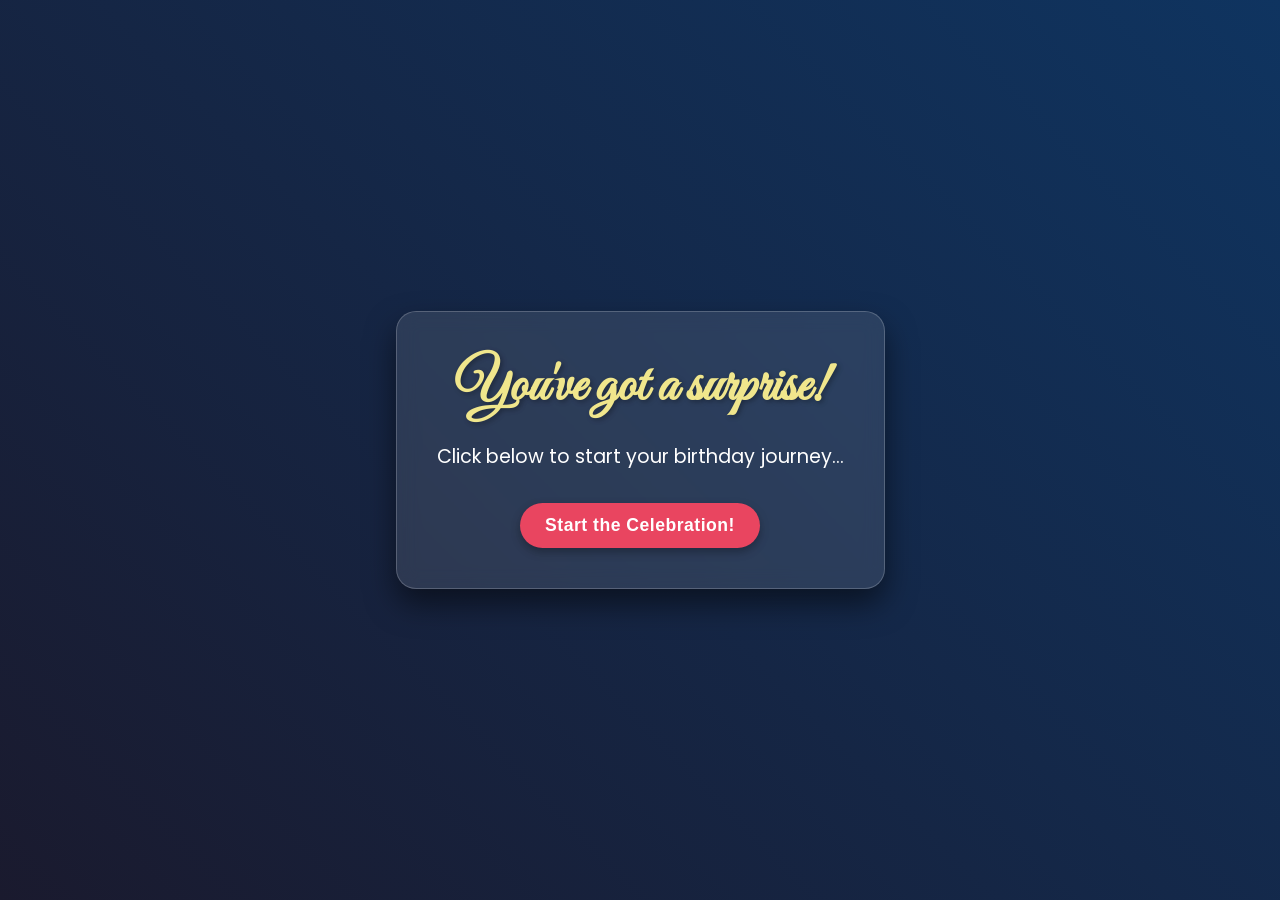
==== index.html @ 8ee3bbe7 "archive to 2024" ====
<!DOCTYPE html>
<html lang="en">
<head>
    <meta charset="UTF-8">
    <meta name="viewport" content="width=device-width, initial-scale=1.0">
    <title>A Grand Birthday Surprise!</title>
    <link rel="stylesheet" href="style.css">
</head>
<body>

    <audio id="backgroundMusic" loop>
        <source src="birthday_song.mp3" type="audio/mpeg">
        Your browser does not support the audio element.
    </audio>

    <div class="step active" id="step1">
        <div class="welcome-card">
            <h1 class="welcome-title">You've got a surprise!</h1>
            <p class="welcome-message">Click below to start your birthday journey...</p>
            <button id="startButton" class="action-button">Start the Celebration!</button>
        </div>
    </div>

    <div class="step" id="step2">
        <div class="envelope-container" id="envelopeContainer">
            <div class="envelope">
                <div class="envelope-back"></div>
                <div class="envelope-front"></div>
                <div class="envelope-flap"></div>
                <div class="envelope-seal"></div>
            </div>
            <p class="click-instruction">Click the envelope!</p>
        </div>
    </div>

    <div class="step" id="step3">
        <div class="letter-container" id="letterContainer">
            <div class="letter">
                <p>Dearest [Name],</p>
                <p>This message carries wishes straight from the heart, ready to unfold into a memorable celebration just for you.</p>
                <p>Click the button to reveal your special birthday surprise!</p>
                <button id="unfoldButton" class="action-button">Unfold My Surprise!</button>
            </div>
        </div>
    </div>

    <div class="step" id="step4">
        <div class="celebration-container">
            <div class="fireworks-container"></div>
            <div class="confetti-cannon-container"></div>
            <div class="balloons-container"></div>

            <div class="celebration-card">
                <p class="sub-greeting">To the amazing</p>
                <h1 class="main-greeting typewriter-text" id="finalGreeting">Happy Birthday,</h1>
                <h2 class="recipient-name">Sapthesh!</h2>
                <div class="cake-container">
                    <div class="cake">
                        <div class="plate"></div>
                        <div class="layer layer-bottom"></div>
                        <div class="layer layer-middle"></div>
                        <div class="layer layer-top"></div>
                        <div class="icing"></div>
                        <div class="drip drip1"></div>
                        <div class="drip drip2"></div>
                        <div class="drip drip3"></div>
                        <div class="candle">
                            <div class="flame" id="candleFlame"></div>
                        </div>
                    </div>
                </div>
                <p class="final-wish">May your special day be filled with immense joy, laughter, and all the wonderful things life has to offer. Here's to another year of amazing adventures!</p>
                <p class="signature">With love and best wishes <span class="heart-icon"></span></p>
            </div>
        </div>
    </div>

    <script src="script.js"></script>
</body>
</html>
---- style.css ----
/* --- Global Styles & Setup --- */
@import url('https://fonts.googleapis.com/css2?family=Pacifico&family=Poppins:wght@300;400;700&family=Great+Vibes&display=swap');

:root {
    --bg-dark: #1a1a2e;
    --bg-light: #0f3460;
    --primary-red: #e94560;
    --accent-yellow: #f0e68c;
    --text-light: #ffffff;
    --envelope-body: #f7f3e9;
    --envelope-flap: #e0d9cc;
    --letter-paper: #fffaf0;
    --button-hover: #c73049;
    --cake-bottom: #553c13;
    --cake-middle: #7a522f;
    --cake-top: #9c6e4e;
    --flame-color: orange;
    --shadow-light: rgba(0,0,0,0.2);
    --shadow-medium: rgba(0,0,0,0.3);
    --shadow-heavy: rgba(0,0,0,0.5);
}

* {
    margin: 0;
    padding: 0;
    box-sizing: border-box;
}

body {
    font-family: 'Poppins', sans-serif;
    background: linear-gradient(45deg, var(--bg-dark), var(--bg-light));
    color: var(--text-light);
    display: flex;
    justify-content: center;
    align-items: center;
    min-height: 100vh;
    overflow: hidden; /* Prevent scrollbars from animations */
    perspective: 1000px; /* For 3D transforms */
}

.step {
    display: none;
    justify-content: center;
    align-items: center;
    width: 100%;
    height: 100%;
    position: absolute;
    top: 0;
    left: 0;
    transition: opacity 0.5s ease-out, transform 0.5s ease-out;
}

.step.active {
    display: flex;
    opacity: 1;
    transform: scale(1);
}

.step:not(.active) {
    opacity: 0;
    transform: scale(0.95);
    pointer-events: none; /* Disable interaction when not active */
}

.action-button {
    padding: 12px 25px;
    background-color: var(--primary-red);
    color: var(--text-light);
    border: none;
    border-radius: 30px;
    font-size: 1.1rem;
    font-weight: 700;
    cursor: pointer;
    transition: background-color 0.3s ease, transform 0.2s ease;
    box-shadow: 0 4px 10px var(--shadow-medium);
    letter-spacing: 0.5px;
}

.action-button:hover {
    background-color: var(--button-hover);
    transform: translateY(-2px);
    box-shadow: 0 6px 15px var(--shadow-heavy);
}

/* --- Step 1: Welcome Screen --- */
.welcome-card {
    text-align: center;
    padding: 40px;
    background: rgba(255, 255, 255, 0.1);
    border-radius: 20px;
    backdrop-filter: blur(10px);
    border: 1px solid rgba(255, 255, 255, 0.2);
    box-shadow: 0 15px 30px var(--shadow-heavy);
    max-width: 500px;
    animation: fadeIn 1s ease-out;
}

.welcome-title {
    font-family: 'Great Vibes', cursive;
    font-size: 3.5rem;
    margin-bottom: 20px;
    color: var(--accent-yellow);
    text-shadow: 2px 2px 5px var(--shadow-medium);
}

.welcome-message {
    font-size: 1.2rem;
    margin-bottom: 30px;
    line-height: 1.6;
    color: var(--text-light);
}

/* --- Step 2: Envelope --- */
.envelope-container {
    text-align: center;
    animation: pulse 2s infinite;
    cursor: pointer;
}

.envelope {
    position: relative;
    width: 320px;
    height: 200px;
}

.envelope-back {
    position: absolute;
    width: 100%;
    height: 100%;
    background-color: var(--envelope-body);
    border-radius: 10px;
    box-shadow: 0 8px 20px var(--shadow-medium);
}

.envelope-flap {
    position: absolute;
    width: 100%;
    height: 100px;
    background-color: var(--envelope-flap);
    top: 0;
    left: 0;
    clip-path: polygon(0 0, 100% 0, 50% 100%);
    transform-origin: top;
    transition: transform 0.5s ease-in-out;
    z-index: 2; /* Ensure flap is above other parts */
}

.envelope-front {
    position: absolute;
    width: 100%;
    height: 100%;
    background-color: var(--envelope-body);
    top: 0;
    left: 0;
    clip-path: polygon(0 100%, 100% 100%, 100% 50%, 50% 100%, 0 50%);
    z-index: 1;
}

.envelope-seal {
    position: absolute;
    width: 40px;
    height: 40px;
    /* Base64 for a simple heart SVG icon (red) */
    background-image: url('[data-uri]');
    background-size: cover;
    top: 80px;
    left: 50%;
    transform: translateX(-50%);
    z-index: 3;
}

.envelope-container.open .envelope-flap {
    transform: rotateX(180deg);
}

.click-instruction {
    margin-top: 25px;
    font-size: 1.1rem;
    color: var(--accent-yellow);
    animation: bounce 1.5s infinite;
}

@keyframes pulse {
    0%, 100% { transform: scale(1); }
    50% { transform: scale(1.05); }
}

@keyframes bounce {
    0%, 20%, 50%, 80%, 100% { transform: translateY(0); }
    40% { transform: translateY(-10px); }
    60% { transform: translateY(-5px); }
}

/* --- Step 3: Letter --- */
.letter-container {
    text-align: center;
    opacity: 0;
    transform: translateY(50px);
    transition: opacity 0.5s 0.5s ease, transform 0.5s 0.5s ease;
    max-width: 90vw;
}

.letter-container.show {
    opacity: 1;
    transform: translateY(0);
}

.letter {
    width: 400px;
    max-width: 100%; /* Ensure it fits smaller screens */
    background-color: var(--letter-paper);
    color: var(--bg-dark);
    padding: 30px;
    border-radius: 10px;
    box-shadow: 0 10px 20px var(--shadow-medium);
    line-height: 1.8;
}

.letter p {
    font-size: 1.1rem;
    margin-bottom: 20px;
}
.letter p:first-child { font-weight: bold; } /* Dearest [Name], */
.letter p:last-of-type { margin-bottom: 0; }


/* --- Step 4: Grand Celebration --- */
.celebration-container {
    width: 100%;
    height: 100%;
    display: flex;
    justify-content: center;
    align-items: center;
    position: relative;
    overflow: hidden;
}

.celebration-card {
    text-align: center;
    padding: 30px;
    background: rgba(255, 255, 255, 0.15);
    border-radius: 20px;
    backdrop-filter: blur(15px);
    border: 1px solid rgba(255, 255, 255, 0.25);
    box-shadow: 0 20px 40px var(--shadow-heavy);
    max-width: 700px;
    z-index: 10; /* Ensure card is above animations */
    animation: popIn 1s cubic-bezier(0.68, -0.55, 0.27, 1.55);
}

@keyframes popIn {
    0% { opacity: 0; transform: scale(0.5); }
    100% { opacity: 1; transform: scale(1); }
}

.sub-greeting {
    font-size: 1.2rem;
    margin-bottom: 5px;
    color: var(--accent-yellow);
}

.main-greeting {
    font-family: 'Poppins', sans-serif;
    font-size: 2.8rem;
    font-weight: 700;
    white-space: nowrap; /* Prevent text wrap during typing */
    overflow: hidden; /* Hide overflow for typewriter effect */
    border-right: 3px solid var(--accent-yellow); /* Typewriter cursor */
    animation: none; /* Handled by JS for typing */
}

/* Typewriter cursor animation (only for final state after typing) */
.main-greeting.typed {
    border-right: 3px solid transparent; /* Hide cursor after typing */
    animation: blinkCursor 0.75s step-end infinite;
}

@keyframes blinkCursor {
    from, to { border-color: transparent }
    50% { border-color: var(--accent-yellow); }
}


.recipient-name {
    font-family: 'Pacifico', cursive;
    font-size: 4.5rem;
    color: var(--accent-yellow);
    margin: 5px 0 20px;
    text-shadow: 3px 3px 8px var(--shadow-medium);
    line-height: 1;
}

.final-wish {
    font-size: 1.15rem;
    margin-top: 25px;
    line-height: 1.6;
    max-width: 600px;
    margin-left: auto;
    margin-right: auto;
}

.signature {
    font-family: 'Great Vibes', cursive;
    font-size: 2rem;
    margin-top: 30px;
    color: var(--accent-yellow);
    display: flex;
    justify-content: center;
    align-items: center;
}

.heart-icon {
    width: 25px;
    height: 25px;
    margin-left: 10px;
    background-image: url('[data-uri]');
    background-size: contain;
    background-repeat: no-repeat;
    vertical-align: middle;
}

/* --- Cake Styling --- */
.cake-container {
    margin: 30px auto;
}

.cake {
    position: relative;
    width: 280px; /* Slightly larger cake */
    height: 280px;
    margin: 0 auto; /* Center the cake */
}

.plate {
    width: 300px;
    height: 25px;
    background-color: #ccc;
    position: absolute;
    bottom: 40px;
    left: 50%;
    transform: translateX(-50%);
    border-radius: 50%;
    box-shadow: 0 5px 10px var(--shadow-medium);
}

.layer {
    position: absolute;
    width: 280px;
    height: 60px; /* Taller layers */
    background-color: var(--cake-bottom);
    border-radius: 50% / 25%;
    left: 50%;
    transform: translateX(-50%);
}
.layer-bottom { bottom: 45px; background-color: var(--cake-bottom); width: 280px; }
.layer-middle { bottom: 85px; background-color: var(--cake-middle); width: 260px; }
.layer-top { bottom: 125px; background-color: var(--cake-top); width: 240px; }

.icing {
    position: absolute;
    width: 240px;
    height: 35px; /* Thicker icing */
    background-color: white;
    bottom: 165px;
    border-radius: 50% / 25%;
    left: 50%;
    transform: translateX(-50%);
    box-shadow: inset 0 -3px 5px rgba(0,0,0,0.1);
}

.drip {
    position: absolute;
    width: 25px; /* Wider drips */
    height: 35px; /* Longer drips */
    background: white;
    border-radius: 50%;
    top: -15px;
}
.drip1 { left: 40px; display:none;}
.drip2 { left: 127px; height: 45px; } /* Slightly longer middle drip */
.drip3 { left: 210px; display: none;}

.candle {
    position: absolute;
    width: 12px; /* Thicker candle */
    height: 60px; /* Taller candle */
    background-color: var(--primary-red);
    bottom: 190px;
    left: 50%;
    transform: translateX(-50%);
    border-radius: 5px 5px 0 0;
    box-shadow: inset 0 -2px 5px rgba(0,0,0,0.2);
}

.flame {
    position: absolute;
    width: 12px;
    height: 18px; /* Taller flame */
    background-color: var(--flame-color);
    top: -18px;
    border-radius: 50% 50% 50% 50% / 60% 60% 40% 40%;
    animation: flicker 1s infinite;
    box-shadow: 0 0 8px var(--flame-color), 0 0 15px var(--flame-color), 0 0 25px var(--flame-color);
    transition: all 0.2s ease-out; /* For hover effect */
}

/* Candle blow-out effect */
.candle:hover .flame {
    opacity: 0;
    transform: scale(0.2) translateY(5px);
    box-shadow: none;
}

@keyframes flicker {
    0%, 100% { transform: scaleY(1) rotate(0deg); opacity: 1; }
    25% { transform: scaleY(0.9) rotate(2deg); opacity: 0.9; }
    50% { transform: scaleY(1.1) rotate(-2deg); opacity: 1; }
    75% { transform: scaleY(0.95) rotate(1deg); opacity: 0.95; }
}


/* --- Balloons Animation --- */
.balloons-container {
    position: absolute;
    top: 0;
    left: 0;
    width: 100%;
    height: 100%;
    pointer-events: none; /* Allow clicks on elements beneath */
}

.balloon {
    position: absolute;
    width: 60px; /* Larger balloons */
    height: 80px;
    background-color: var(--primary-red);
    border-radius: 50% 50% 50% 50% / 60% 60% 40% 40%;
    bottom: -100px;
    opacity: 0.7;
    animation: rise 12s linear forwards; /* 'forwards' to stay at end state */
    z-index: 5; /* Below card, above background */
}

.balloon::before { /* Balloon knot */
    content: '';
    position: absolute;
    width: 10px;
    height: 10px;
    background-color: inherit;
    bottom: -5px;
    left: 50%;
    transform: translateX(-50%) rotate(45deg);
    border-radius: 0 50% 50% 50%;
}

.balloon::after { /* Balloon string */
    content: '';
    position: absolute;
    width: 2px;
    height: 70px;
    background-color: var(--text-light);
    left: 50%;
    top: 80px;
    transform: translateX(-50%);
    opacity: 0.8;
}

@keyframes rise {
    0% { transform: translateY(0) scale(0.8); opacity: 0; }
    5% { opacity: 0.7; transform: translateY(0) scale(1); }
    100% { transform: translateY(-120vh) scale(1); opacity: 0; }
}


/* --- Confetti Cannon --- */
.confetti-cannon-container {
    position: absolute;
    top: 0;
    left: 0;
    width: 100%;
    height: 100%;
    pointer-events: none;
    overflow: hidden; /* Contains confetti */
    z-index: 8; /* Above balloons, below card */
}

.confetti {
    position: absolute;
    width: 8px;
    height: 8px;
    background-color: var(--primary-red); /* Default, overridden by JS */
    opacity: 0;
    animation: confettiFall 3s ease-out forwards;
    transform-origin: center;
}

@keyframes confettiFall {
    0% { transform: translateY(-10vh) rotate(0deg); opacity: 1; }
    100% { transform: translateY(100vh) rotate(720deg); opacity: 0; }
}

/* --- Fireworks Animation (Subtle Background) --- */
.fireworks-container {
    position: absolute;
    top: 0;
    left: 0;
    width: 100%;
    height: 100%;
    pointer-events: none;
    overflow: hidden;
    z-index: 1; /* Below everything else */
}

.firework {
    position: absolute;
    width: 2px;
    height: 2px;
    background-color: var(--accent-yellow);
    border-radius: 50%;
    box-shadow: 0 0 5px var(--accent-yellow);
    animation: launch 4s ease-out forwards;
    opacity: 0;
}

.firework::after {
    content: '';
    position: absolute;
    width: 100%;
    height: 100%;
    background-color: inherit;
    border-radius: 50%;
    transform: scale(0);
    animation: explode 0.8s ease-out 3s forwards; /* Starts after launch */
    opacity: 0;
}

@keyframes launch {
    0% { transform: translateY(0) translateX(0); opacity: 0; }
    10% { opacity: 1; }
    70% { transform: translateY(-70vh) translateX(50px); opacity: 1; }
    100% { transform: translateY(-80vh) translateX(60px); opacity: 0; }
}

@keyframes explode {
    0% { transform: scale(0); opacity: 1; }
    100% { transform: scale(20); opacity: 0; }
}


/* --- Responsive Adjustments --- */
@media (max-width: 768px) {
    .welcome-title { font-size: 2.5rem; }
    .welcome-message { font-size: 1rem; }
    .letter p { font-size: 1rem; }
    .main-greeting { font-size: 2rem; }
    .recipient-name { font-size: 3.5rem; }
    .final-wish { font-size: 1rem; }
    .signature { font-size: 1.5rem; }
    .cake { transform: scale(0.8); }
    .letter { width: 90%; padding: 20px; }
    .envelope { transform: scale(0.8); } /* Scale down envelope */
}

@media (max-width: 480px) {
    .welcome-title { font-size: 2rem; }
    .welcome-message { font-size: 0.9rem; }
    .action-button { padding: 10px 20px; font-size: 1rem; }
    .main-greeting { font-size: 1.8rem; }
    .recipient-name { font-size: 2.8rem; }
    .final-wish { font-size: 0.9rem; }
    .signature { font-size: 1.2rem; }
    .cake { transform: scale(0.7); }
    .envelope { transform: scale(0.7); } /* Even smaller envelope */
}
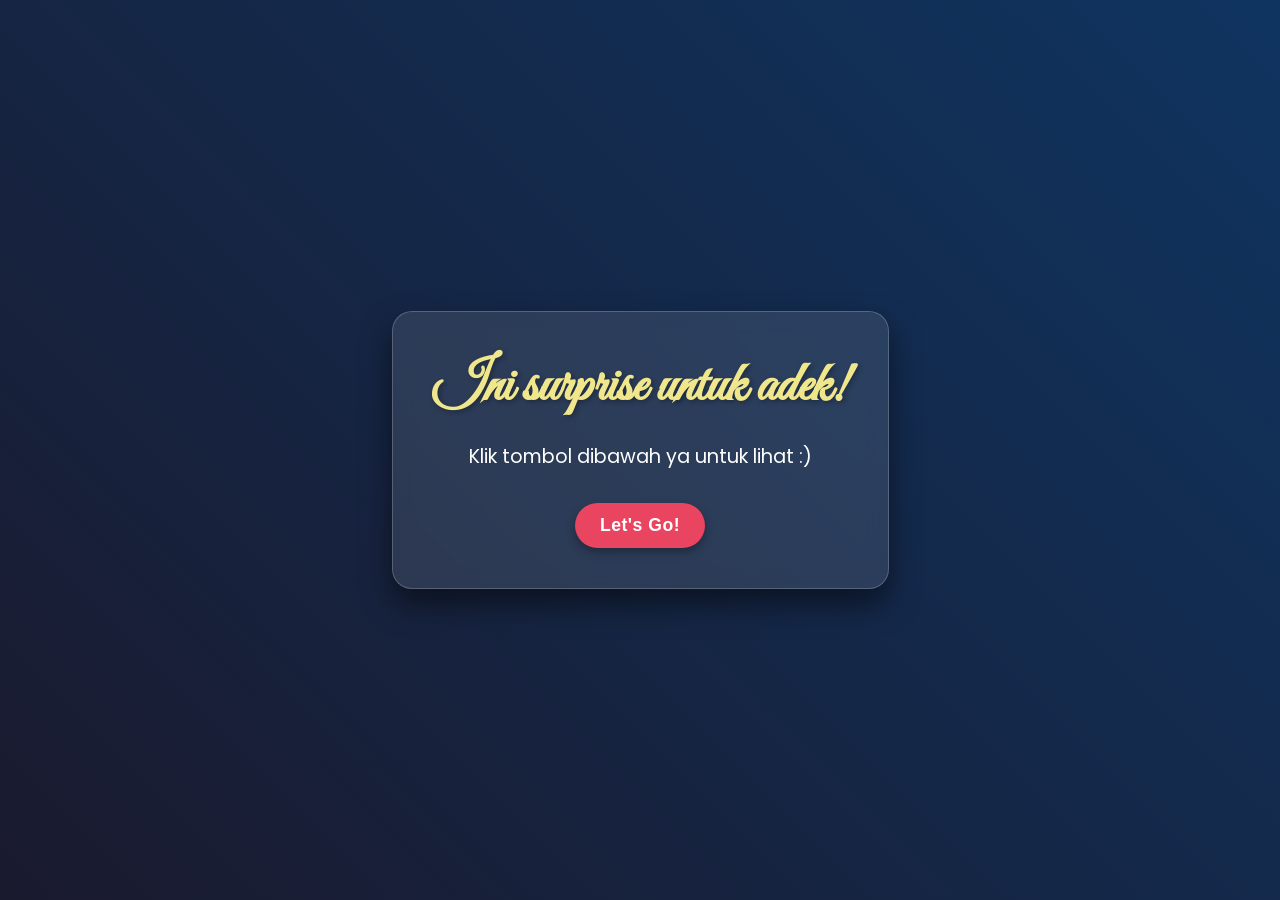
==== commit fd30d8fd: "2025 birthday" ====
--- a/index.html
+++ b/index.html
@@ -3,21 +3,21 @@
 <head>
     <meta charset="UTF-8">
     <meta name="viewport" content="width=device-width, initial-scale=1.0">
-    <title>A Grand Birthday Surprise!</title>
+    <title>Selamat Ulang Tahun Tia :)</title>
     <link rel="stylesheet" href="style.css">
 </head>
 <body>
 
     <audio id="backgroundMusic" loop>
-        <source src="birthday_song.mp3" type="audio/mpeg">
+        <source src="./2024/music/hbd-piano-instrumental.mp3" type="audio/mpeg">
         Your browser does not support the audio element.
     </audio>
 
     <div class="step active" id="step1">
         <div class="welcome-card">
-            <h1 class="welcome-title">You've got a surprise!</h1>
-            <p class="welcome-message">Click below to start your birthday journey...</p>
-            <button id="startButton" class="action-button">Start the Celebration!</button>
+            <h1 class="welcome-title">Ini surprise untuk adek!</h1>
+            <p class="welcome-message">Klik tombol dibawah ya untuk lihat :)</p>
+            <button id="startButton" class="action-button">Let's Go!</button>
         </div>
     </div>
 
@@ -29,17 +29,17 @@
                 <div class="envelope-flap"></div>
                 <div class="envelope-seal"></div>
             </div>
-            <p class="click-instruction">Click the envelope!</p>
+            <p class="click-instruction">Ayo klik amploppnyaa!</p>
         </div>
     </div>
 
     <div class="step" id="step3">
         <div class="letter-container" id="letterContainer">
             <div class="letter">
-                <p>Dearest [Name],</p>
-                <p>This message carries wishes straight from the heart, ready to unfold into a memorable celebration just for you.</p>
-                <p>Click the button to reveal your special birthday surprise!</p>
-                <button id="unfoldButton" class="action-button">Unfold My Surprise!</button>
+                <p>Hi Tia,</p>
+                <p>Yeay, tahun ketiga merayakan ulang tahun bersama adek :)</p>
+                <p>Klik tombolnya ya untuk melihat birthday surpisenya!</p>
+                <button id="unfoldButton" class="action-button">Tak Sabarnyee!</button>
             </div>
         </div>
     </div>
@@ -51,9 +51,9 @@
             <div class="balloons-container"></div>
 
             <div class="celebration-card">
-                <p class="sub-greeting">To the amazing</p>
-                <h1 class="main-greeting typewriter-text" id="finalGreeting">Happy Birthday,</h1>
-                <h2 class="recipient-name">Sapthesh!</h2>
+                <p class="sub-greeting">Untuk wanita kesayangannya mas</p>
+                <h1 class="main-greeting typewriter-text" id="finalGreeting">Selamat Ulang Tahun,</h1>
+                <h2 class="recipient-name">Tia!</h2>
                 <div class="cake-container">
                     <div class="cake">
                         <div class="plate"></div>
@@ -69,8 +69,8 @@
                         </div>
                     </div>
                 </div>
-                <p class="final-wish">May your special day be filled with immense joy, laughter, and all the wonderful things life has to offer. Here's to another year of amazing adventures!</p>
-                <p class="signature">With love and best wishes <span class="heart-icon"></span></p>
+                <p class="final-wish">Yeay sudah 24 tahun! Tahun ini banyak lika likunya ya, semoga itu membuat adek lebih menyayangi diri adek sendiri. Long text atau pidatonya nanti aja di dinner yang sudah mas siapkan untuk adek :D. Terimakasih sudah hadir di hidup mas. Semoga Allah melindungi dan memberkahi hidup adek.</p>
+                <p class="signature">Dari mas yang sangattt sayang sama adek <span class="heart-icon"></span></p>
             </div>
         </div>
     </div>
--- a/style.css
+++ b/style.css
@@ -291,7 +291,7 @@
 }
 
 .final-wish {
-    font-size: 1.15rem;
+    font-size: 1rem;
     margin-top: 25px;
     line-height: 1.6;
     max-width: 600px;
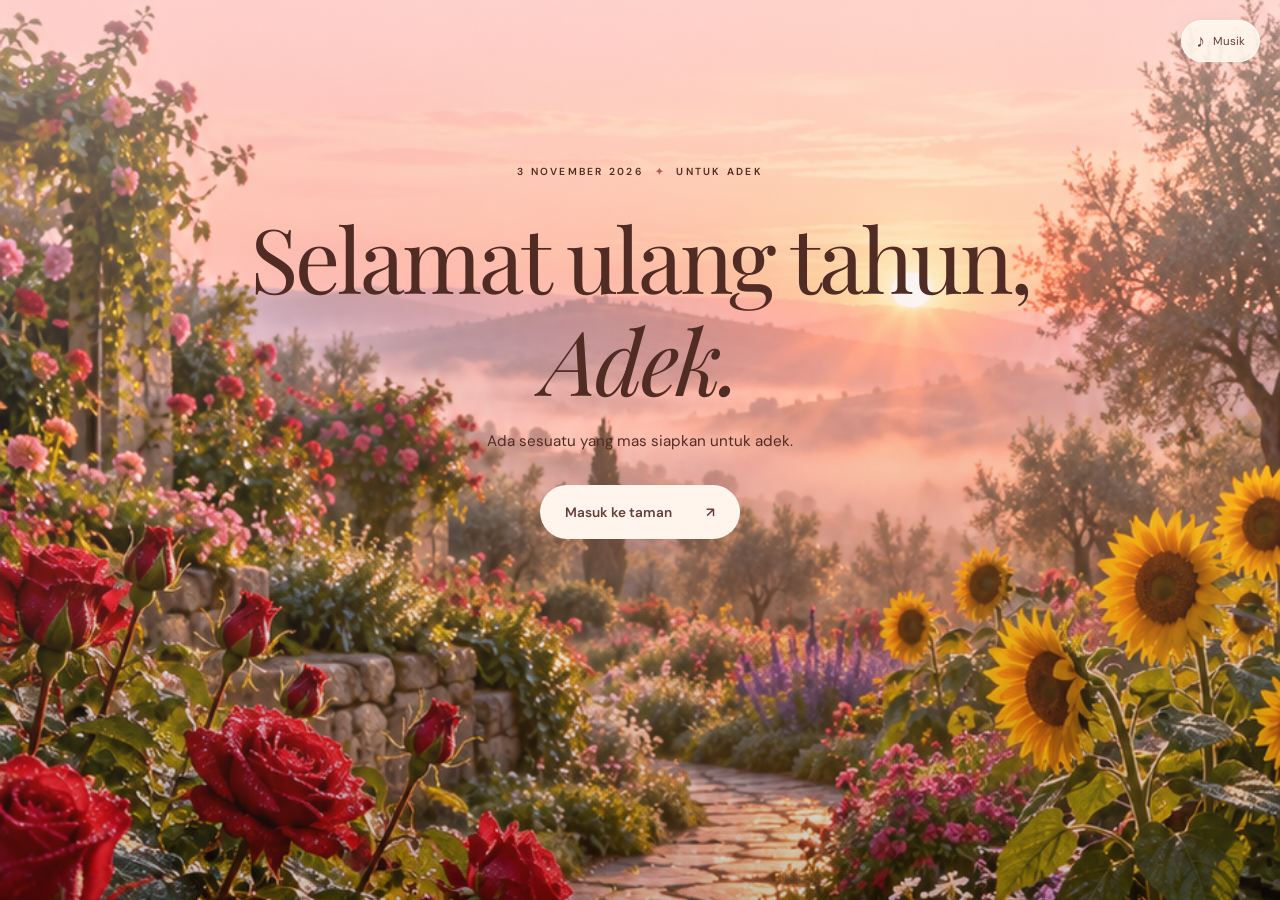
==== commit 472ca7dc: "Create 2026 birthday website" ====
--- a/index.html
+++ b/index.html
@@ -1,80 +1,64 @@
-<!DOCTYPE html>
-<html lang="en">
+<!doctype html>
+<html lang="id">
 <head>
-    <meta charset="UTF-8">
-    <meta name="viewport" content="width=device-width, initial-scale=1.0">
-    <title>Selamat Ulang Tahun Tia :)</title>
-    <link rel="stylesheet" href="style.css">
+  <meta charset="utf-8">
+  <meta name="viewport" content="width=device-width, initial-scale=1">
+  <meta name="theme-color" content="#e8b1a6">
+  <meta name="description" content="Sebuah kejutan kecil untuk Adek.">
+  <title>Untuk Adek, dengan sayang</title>
+  <link rel="preconnect" href="https://fonts.googleapis.com">
+  <link rel="preconnect" href="https://fonts.gstatic.com" crossorigin>
+  <link href="https://fonts.googleapis.com/css2?family=DM+Sans:wght@400;500;600&family=Playfair+Display:ital,wght@0,400;0,500;1,400&display=swap" rel="stylesheet">
+  <link rel="stylesheet" href="style.css">
+  <script src="script.js" defer></script>
 </head>
 <body>
+  <audio id="music" src="sound/2026_sound.mp3" loop preload="none"></audio>
+  <button class="music-control" id="music-toggle" type="button" aria-label="Putar musik" aria-pressed="false"><span aria-hidden="true">♪</span><span id="music-label">Musik</span></button>
+  <main>
+    <section class="screen hero is-active" id="welcome" aria-labelledby="welcome-title">
+      <div class="hero-content">
+        <p class="eyebrow">3 november 2026 <span>✦</span> untuk adek</p>
+        <h1 id="welcome-title">Selamat ulang tahun,<br><em>Adek.</em></h1>
+        <p class="hero-note">Ada sesuatu yang mas siapkan untuk adek.</p>
+        <button class="button button-light" type="button" data-next="flower">Masuk ke taman <span aria-hidden="true">↗</span></button>
+      </div>
+    </section>
 
-    <audio id="backgroundMusic" loop>
-        <source src="./2024/music/hbd-piano-instrumental.mp3" type="audio/mpeg">
-        Your browser does not support the audio element.
-    </audio>
+    <section class="screen flower-screen" id="flower" aria-labelledby="flower-title" hidden>
+      <div class="section-heading"><p class="eyebrow">SEBUAH KEJUTAN KECIL <span>✦</span></p><h2 id="flower-title">Ada yang menunggu<br><em>untuk adek.</em></h2><p>Sentuh mawarnya, ya.</p></div>
+      <button id="rose" class="rose" type="button" aria-label="Sentuh mawar untuk membukanya">
+        <span class="rose-image rose-one active"></span><span class="rose-image rose-two"></span><span class="rose-image rose-three"></span><span class="rose-image rose-four"></span><span class="rose-hint" aria-hidden="true">✧</span>
+      </button>
+      <div class="flower-bottom"><span class="rule"></span><span id="flower-status" aria-live="polite">SENTUH MAWAR UNTUK MELANJUTKAN</span><span class="rule"></span></div>
+      <button class="text-button" id="skip-flower" type="button">Lanjutkan <span aria-hidden="true">→</span></button>
+    </section>
 
-    <div class="step active" id="step1">
-        <div class="welcome-card">
-            <h1 class="welcome-title">Ini surprise untuk adek!</h1>
-            <p class="welcome-message">Klik tombol dibawah ya untuk lihat :)</p>
-            <button id="startButton" class="action-button">Let's Go!</button>
-        </div>
-    </div>
+    <section class="screen memory-screen" id="memory" aria-labelledby="memory-title" hidden>
+      <div class="memory-inner">
+        <p class="eyebrow">SEBUAH KENANGAN <span>✦</span></p>
+        <h2 id="memory-title">Masih ingat<br><em>malam ini?</em></h2>
+        <p class="intro">Satu momen yang mas simpan baik-baik.</p>
+        <div class="photo-frame"><img id="memory-photo" src="photos/1.jpg" alt="Kenangan bersama Tia" fetchpriority="low"><div class="photo-caption"><span id="photo-count">01 / 04</span></div></div>
+        <div class="photo-nav"><button type="button" id="previous-photo" aria-label="Foto sebelumnya">←</button><span>Ketuk panah untuk melihat foto lainnya</span><button type="button" id="next-photo" aria-label="Foto berikutnya">→</button></div>
+        <button class="button button-dark" type="button" data-next="letter">Ada pesan untuk adek <span aria-hidden="true">→</span></button>
+      </div>
+    </section>
 
-    <div class="step" id="step2">
-        <div class="envelope-container" id="envelopeContainer">
-            <div class="envelope">
-                <div class="envelope-back"></div>
-                <div class="envelope-front"></div>
-                <div class="envelope-flap"></div>
-                <div class="envelope-seal"></div>
-            </div>
-            <p class="click-instruction">Ayo klik amploppnyaa!</p>
-        </div>
-    </div>
-
-    <div class="step" id="step3">
-        <div class="letter-container" id="letterContainer">
-            <div class="letter">
-                <p>Hi Tia,</p>
-                <p>Yeay, tahun ketiga merayakan ulang tahun bersama adek :)</p>
-                <p>Klik tombolnya ya untuk melihat birthday surpisenya!</p>
-                <button id="unfoldButton" class="action-button">Tak Sabarnyee!</button>
-            </div>
-        </div>
-    </div>
-
-    <div class="step" id="step4">
-        <div class="celebration-container">
-            <div class="fireworks-container"></div>
-            <div class="confetti-cannon-container"></div>
-            <div class="balloons-container"></div>
-
-            <div class="celebration-card">
-                <p class="sub-greeting">Untuk wanita kesayangannya mas</p>
-                <h1 class="main-greeting typewriter-text" id="finalGreeting">Selamat Ulang Tahun,</h1>
-                <h2 class="recipient-name">Tia!</h2>
-                <div class="cake-container">
-                    <div class="cake">
-                        <div class="plate"></div>
-                        <div class="layer layer-bottom"></div>
-                        <div class="layer layer-middle"></div>
-                        <div class="layer layer-top"></div>
-                        <div class="icing"></div>
-                        <div class="drip drip1"></div>
-                        <div class="drip drip2"></div>
-                        <div class="drip drip3"></div>
-                        <div class="candle">
-                            <div class="flame" id="candleFlame"></div>
-                        </div>
-                    </div>
-                </div>
-                <p class="final-wish">Yeay sudah 24 tahun! Tahun ini banyak lika likunya ya, semoga itu membuat adek lebih menyayangi diri adek sendiri. Long text atau pidatonya nanti aja di dinner yang sudah mas siapkan untuk adek :D. Terimakasih sudah hadir di hidup mas. Semoga Allah melindungi dan memberkahi hidup adek.</p>
-                <p class="signature">Dari mas yang sangattt sayang sama adek <span class="heart-icon"></span></p>
-            </div>
-        </div>
-    </div>
-
-    <script src="script.js"></script>
+    <section class="screen letter-screen" id="letter" aria-labelledby="letter-title" hidden>
+      <div class="letter-wrap"><p class="eyebrow">3 NOVEMBER 2026 <span>✦</span> UNTUK TIA</p><article class="letter-card">
+        <div class="letter-ornament" aria-hidden="true">✳</div><p class="letter-kicker">SEBUAH PESAN DARI MAS</p>
+        <h2 id="letter-title">Untuk Adek<span>,</span></h2>
+        <div class="letter-copy">
+          <p>Selamat ulang tahun yang ke-25 ya, Tia.</p>
+          <p>Waktu terasa begitu cepat buat mas. Rasanya baru kemarin mas kenal adek, beberapa hari sebelum ulang tahun adek yang ke-21. Sekarang, sudah empat tahun berlalu sejak hari itu.</p>
+          <p>Di ulang tahun adek kali ini, mas berdoa semoga Allah selalu memberikan kesehatan untuk adek dan mempermudah setiap jalan yang sedang adek usahakan. Semoga Allah menjaga adek dan menghadirkan banyak kebahagiaan dalam hidup adek.</p>
+          <p>Terima kasih ya sudah hadir di hidup mas. Mas sangat menyayangi adek, tidak pernah berubah sejak hari pertama, terus tumbuh setiap harinya. Mungkin, seiring waktu dan keadaan, cara mas menyampaikan rasa sayang itu yang berubah. Tapi, sayang mas ke adek tetap ada dan akan selalu ada.</p>
+          <p>Adek segalanya buat mas, satu-satunya wanita yang mas sayang.</p>
+          <p>Selamat ulang tahun ya, adek. 🤍</p>
+        </div><p class="signature"><em>- Hendi -</em></p>
+      </article><button class="text-button restart" type="button" data-next="welcome">↺ &nbsp; Lihat dari awal</button><p class="closing">UNTUK ADEK, HARI INI DAN SETERUSNYA <span>✦</span></p></div>
+    </section>
+  </main>
 </body>
 </html>
--- a/style.css
+++ b/style.css
@@ -1,574 +1 @@
-/* --- Global Styles & Setup --- */
-@import url('https://fonts.googleapis.com/css2?family=Pacifico&family=Poppins:wght@300;400;700&family=Great+Vibes&display=swap');
-
-:root {
-    --bg-dark: #1a1a2e;
-    --bg-light: #0f3460;
-    --primary-red: #e94560;
-    --accent-yellow: #f0e68c;
-    --text-light: #ffffff;
-    --envelope-body: #f7f3e9;
-    --envelope-flap: #e0d9cc;
-    --letter-paper: #fffaf0;
-    --button-hover: #c73049;
-    --cake-bottom: #553c13;
-    --cake-middle: #7a522f;
-    --cake-top: #9c6e4e;
-    --flame-color: orange;
-    --shadow-light: rgba(0,0,0,0.2);
-    --shadow-medium: rgba(0,0,0,0.3);
-    --shadow-heavy: rgba(0,0,0,0.5);
-}
-
-* {
-    margin: 0;
-    padding: 0;
-    box-sizing: border-box;
-}
-
-body {
-    font-family: 'Poppins', sans-serif;
-    background: linear-gradient(45deg, var(--bg-dark), var(--bg-light));
-    color: var(--text-light);
-    display: flex;
-    justify-content: center;
-    align-items: center;
-    min-height: 100vh;
-    overflow: hidden; /* Prevent scrollbars from animations */
-    perspective: 1000px; /* For 3D transforms */
-}
-
-.step {
-    display: none;
-    justify-content: center;
-    align-items: center;
-    width: 100%;
-    height: 100%;
-    position: absolute;
-    top: 0;
-    left: 0;
-    transition: opacity 0.5s ease-out, transform 0.5s ease-out;
-}
-
-.step.active {
-    display: flex;
-    opacity: 1;
-    transform: scale(1);
-}
-
-.step:not(.active) {
-    opacity: 0;
-    transform: scale(0.95);
-    pointer-events: none; /* Disable interaction when not active */
-}
-
-.action-button {
-    padding: 12px 25px;
-    background-color: var(--primary-red);
-    color: var(--text-light);
-    border: none;
-    border-radius: 30px;
-    font-size: 1.1rem;
-    font-weight: 700;
-    cursor: pointer;
-    transition: background-color 0.3s ease, transform 0.2s ease;
-    box-shadow: 0 4px 10px var(--shadow-medium);
-    letter-spacing: 0.5px;
-}
-
-.action-button:hover {
-    background-color: var(--button-hover);
-    transform: translateY(-2px);
-    box-shadow: 0 6px 15px var(--shadow-heavy);
-}
-
-/* --- Step 1: Welcome Screen --- */
-.welcome-card {
-    text-align: center;
-    padding: 40px;
-    background: rgba(255, 255, 255, 0.1);
-    border-radius: 20px;
-    backdrop-filter: blur(10px);
-    border: 1px solid rgba(255, 255, 255, 0.2);
-    box-shadow: 0 15px 30px var(--shadow-heavy);
-    max-width: 500px;
-    animation: fadeIn 1s ease-out;
-}
-
-.welcome-title {
-    font-family: 'Great Vibes', cursive;
-    font-size: 3.5rem;
-    margin-bottom: 20px;
-    color: var(--accent-yellow);
-    text-shadow: 2px 2px 5px var(--shadow-medium);
-}
-
-.welcome-message {
-    font-size: 1.2rem;
-    margin-bottom: 30px;
-    line-height: 1.6;
-    color: var(--text-light);
-}
-
-/* --- Step 2: Envelope --- */
-.envelope-container {
-    text-align: center;
-    animation: pulse 2s infinite;
-    cursor: pointer;
-}
-
-.envelope {
-    position: relative;
-    width: 320px;
-    height: 200px;
-}
-
-.envelope-back {
-    position: absolute;
-    width: 100%;
-    height: 100%;
-    background-color: var(--envelope-body);
-    border-radius: 10px;
-    box-shadow: 0 8px 20px var(--shadow-medium);
-}
-
-.envelope-flap {
-    position: absolute;
-    width: 100%;
-    height: 100px;
-    background-color: var(--envelope-flap);
-    top: 0;
-    left: 0;
-    clip-path: polygon(0 0, 100% 0, 50% 100%);
-    transform-origin: top;
-    transition: transform 0.5s ease-in-out;
-    z-index: 2; /* Ensure flap is above other parts */
-}
-
-.envelope-front {
-    position: absolute;
-    width: 100%;
-    height: 100%;
-    background-color: var(--envelope-body);
-    top: 0;
-    left: 0;
-    clip-path: polygon(0 100%, 100% 100%, 100% 50%, 50% 100%, 0 50%);
-    z-index: 1;
-}
-
-.envelope-seal {
-    position: absolute;
-    width: 40px;
-    height: 40px;
-    /* Base64 for a simple heart SVG icon (red) */
-    background-image: url('[data-uri]');
-    background-size: cover;
-    top: 80px;
-    left: 50%;
-    transform: translateX(-50%);
-    z-index: 3;
-}
-
-.envelope-container.open .envelope-flap {
-    transform: rotateX(180deg);
-}
-
-.click-instruction {
-    margin-top: 25px;
-    font-size: 1.1rem;
-    color: var(--accent-yellow);
-    animation: bounce 1.5s infinite;
-}
-
-@keyframes pulse {
-    0%, 100% { transform: scale(1); }
-    50% { transform: scale(1.05); }
-}
-
-@keyframes bounce {
-    0%, 20%, 50%, 80%, 100% { transform: translateY(0); }
-    40% { transform: translateY(-10px); }
-    60% { transform: translateY(-5px); }
-}
-
-/* --- Step 3: Letter --- */
-.letter-container {
-    text-align: center;
-    opacity: 0;
-    transform: translateY(50px);
-    transition: opacity 0.5s 0.5s ease, transform 0.5s 0.5s ease;
-    max-width: 90vw;
-}
-
-.letter-container.show {
-    opacity: 1;
-    transform: translateY(0);
-}
-
-.letter {
-    width: 400px;
-    max-width: 100%; /* Ensure it fits smaller screens */
-    background-color: var(--letter-paper);
-    color: var(--bg-dark);
-    padding: 30px;
-    border-radius: 10px;
-    box-shadow: 0 10px 20px var(--shadow-medium);
-    line-height: 1.8;
-}
-
-.letter p {
-    font-size: 1.1rem;
-    margin-bottom: 20px;
-}
-.letter p:first-child { font-weight: bold; } /* Dearest [Name], */
-.letter p:last-of-type { margin-bottom: 0; }
-
-
-/* --- Step 4: Grand Celebration --- */
-.celebration-container {
-    width: 100%;
-    height: 100%;
-    display: flex;
-    justify-content: center;
-    align-items: center;
-    position: relative;
-    overflow: hidden;
-}
-
-.celebration-card {
-    text-align: center;
-    padding: 30px;
-    background: rgba(255, 255, 255, 0.15);
-    border-radius: 20px;
-    backdrop-filter: blur(15px);
-    border: 1px solid rgba(255, 255, 255, 0.25);
-    box-shadow: 0 20px 40px var(--shadow-heavy);
-    max-width: 700px;
-    z-index: 10; /* Ensure card is above animations */
-    animation: popIn 1s cubic-bezier(0.68, -0.55, 0.27, 1.55);
-}
-
-@keyframes popIn {
-    0% { opacity: 0; transform: scale(0.5); }
-    100% { opacity: 1; transform: scale(1); }
-}
-
-.sub-greeting {
-    font-size: 1.2rem;
-    margin-bottom: 5px;
-    color: var(--accent-yellow);
-}
-
-.main-greeting {
-    font-family: 'Poppins', sans-serif;
-    font-size: 2.8rem;
-    font-weight: 700;
-    white-space: nowrap; /* Prevent text wrap during typing */
-    overflow: hidden; /* Hide overflow for typewriter effect */
-    border-right: 3px solid var(--accent-yellow); /* Typewriter cursor */
-    animation: none; /* Handled by JS for typing */
-}
-
-/* Typewriter cursor animation (only for final state after typing) */
-.main-greeting.typed {
-    border-right: 3px solid transparent; /* Hide cursor after typing */
-    animation: blinkCursor 0.75s step-end infinite;
-}
-
-@keyframes blinkCursor {
-    from, to { border-color: transparent }
-    50% { border-color: var(--accent-yellow); }
-}
-
-
-.recipient-name {
-    font-family: 'Pacifico', cursive;
-    font-size: 4.5rem;
-    color: var(--accent-yellow);
-    margin: 5px 0 20px;
-    text-shadow: 3px 3px 8px var(--shadow-medium);
-    line-height: 1;
-}
-
-.final-wish {
-    font-size: 1rem;
-    margin-top: 25px;
-    line-height: 1.6;
-    max-width: 600px;
-    margin-left: auto;
-    margin-right: auto;
-}
-
-.signature {
-    font-family: 'Great Vibes', cursive;
-    font-size: 2rem;
-    margin-top: 30px;
-    color: var(--accent-yellow);
-    display: flex;
-    justify-content: center;
-    align-items: center;
-}
-
-.heart-icon {
-    width: 25px;
-    height: 25px;
-    margin-left: 10px;
-    background-image: url('[data-uri]');
-    background-size: contain;
-    background-repeat: no-repeat;
-    vertical-align: middle;
-}
-
-/* --- Cake Styling --- */
-.cake-container {
-    margin: 30px auto;
-}
-
-.cake {
-    position: relative;
-    width: 280px; /* Slightly larger cake */
-    height: 280px;
-    margin: 0 auto; /* Center the cake */
-}
-
-.plate {
-    width: 300px;
-    height: 25px;
-    background-color: #ccc;
-    position: absolute;
-    bottom: 40px;
-    left: 50%;
-    transform: translateX(-50%);
-    border-radius: 50%;
-    box-shadow: 0 5px 10px var(--shadow-medium);
-}
-
-.layer {
-    position: absolute;
-    width: 280px;
-    height: 60px; /* Taller layers */
-    background-color: var(--cake-bottom);
-    border-radius: 50% / 25%;
-    left: 50%;
-    transform: translateX(-50%);
-}
-.layer-bottom { bottom: 45px; background-color: var(--cake-bottom); width: 280px; }
-.layer-middle { bottom: 85px; background-color: var(--cake-middle); width: 260px; }
-.layer-top { bottom: 125px; background-color: var(--cake-top); width: 240px; }
-
-.icing {
-    position: absolute;
-    width: 240px;
-    height: 35px; /* Thicker icing */
-    background-color: white;
-    bottom: 165px;
-    border-radius: 50% / 25%;
-    left: 50%;
-    transform: translateX(-50%);
-    box-shadow: inset 0 -3px 5px rgba(0,0,0,0.1);
-}
-
-.drip {
-    position: absolute;
-    width: 25px; /* Wider drips */
-    height: 35px; /* Longer drips */
-    background: white;
-    border-radius: 50%;
-    top: -15px;
-}
-.drip1 { left: 40px; display:none;}
-.drip2 { left: 127px; height: 45px; } /* Slightly longer middle drip */
-.drip3 { left: 210px; display: none;}
-
-.candle {
-    position: absolute;
-    width: 12px; /* Thicker candle */
-    height: 60px; /* Taller candle */
-    background-color: var(--primary-red);
-    bottom: 190px;
-    left: 50%;
-    transform: translateX(-50%);
-    border-radius: 5px 5px 0 0;
-    box-shadow: inset 0 -2px 5px rgba(0,0,0,0.2);
-}
-
-.flame {
-    position: absolute;
-    width: 12px;
-    height: 18px; /* Taller flame */
-    background-color: var(--flame-color);
-    top: -18px;
-    border-radius: 50% 50% 50% 50% / 60% 60% 40% 40%;
-    animation: flicker 1s infinite;
-    box-shadow: 0 0 8px var(--flame-color), 0 0 15px var(--flame-color), 0 0 25px var(--flame-color);
-    transition: all 0.2s ease-out; /* For hover effect */
-}
-
-/* Candle blow-out effect */
-.candle:hover .flame {
-    opacity: 0;
-    transform: scale(0.2) translateY(5px);
-    box-shadow: none;
-}
-
-@keyframes flicker {
-    0%, 100% { transform: scaleY(1) rotate(0deg); opacity: 1; }
-    25% { transform: scaleY(0.9) rotate(2deg); opacity: 0.9; }
-    50% { transform: scaleY(1.1) rotate(-2deg); opacity: 1; }
-    75% { transform: scaleY(0.95) rotate(1deg); opacity: 0.95; }
-}
-
-
-/* --- Balloons Animation --- */
-.balloons-container {
-    position: absolute;
-    top: 0;
-    left: 0;
-    width: 100%;
-    height: 100%;
-    pointer-events: none; /* Allow clicks on elements beneath */
-}
-
-.balloon {
-    position: absolute;
-    width: 60px; /* Larger balloons */
-    height: 80px;
-    background-color: var(--primary-red);
-    border-radius: 50% 50% 50% 50% / 60% 60% 40% 40%;
-    bottom: -100px;
-    opacity: 0.7;
-    animation: rise 12s linear forwards; /* 'forwards' to stay at end state */
-    z-index: 5; /* Below card, above background */
-}
-
-.balloon::before { /* Balloon knot */
-    content: '';
-    position: absolute;
-    width: 10px;
-    height: 10px;
-    background-color: inherit;
-    bottom: -5px;
-    left: 50%;
-    transform: translateX(-50%) rotate(45deg);
-    border-radius: 0 50% 50% 50%;
-}
-
-.balloon::after { /* Balloon string */
-    content: '';
-    position: absolute;
-    width: 2px;
-    height: 70px;
-    background-color: var(--text-light);
-    left: 50%;
-    top: 80px;
-    transform: translateX(-50%);
-    opacity: 0.8;
-}
-
-@keyframes rise {
-    0% { transform: translateY(0) scale(0.8); opacity: 0; }
-    5% { opacity: 0.7; transform: translateY(0) scale(1); }
-    100% { transform: translateY(-120vh) scale(1); opacity: 0; }
-}
-
-
-/* --- Confetti Cannon --- */
-.confetti-cannon-container {
-    position: absolute;
-    top: 0;
-    left: 0;
-    width: 100%;
-    height: 100%;
-    pointer-events: none;
-    overflow: hidden; /* Contains confetti */
-    z-index: 8; /* Above balloons, below card */
-}
-
-.confetti {
-    position: absolute;
-    width: 8px;
-    height: 8px;
-    background-color: var(--primary-red); /* Default, overridden by JS */
-    opacity: 0;
-    animation: confettiFall 3s ease-out forwards;
-    transform-origin: center;
-}
-
-@keyframes confettiFall {
-    0% { transform: translateY(-10vh) rotate(0deg); opacity: 1; }
-    100% { transform: translateY(100vh) rotate(720deg); opacity: 0; }
-}
-
-/* --- Fireworks Animation (Subtle Background) --- */
-.fireworks-container {
-    position: absolute;
-    top: 0;
-    left: 0;
-    width: 100%;
-    height: 100%;
-    pointer-events: none;
-    overflow: hidden;
-    z-index: 1; /* Below everything else */
-}
-
-.firework {
-    position: absolute;
-    width: 2px;
-    height: 2px;
-    background-color: var(--accent-yellow);
-    border-radius: 50%;
-    box-shadow: 0 0 5px var(--accent-yellow);
-    animation: launch 4s ease-out forwards;
-    opacity: 0;
-}
-
-.firework::after {
-    content: '';
-    position: absolute;
-    width: 100%;
-    height: 100%;
-    background-color: inherit;
-    border-radius: 50%;
-    transform: scale(0);
-    animation: explode 0.8s ease-out 3s forwards; /* Starts after launch */
-    opacity: 0;
-}
-
-@keyframes launch {
-    0% { transform: translateY(0) translateX(0); opacity: 0; }
-    10% { opacity: 1; }
-    70% { transform: translateY(-70vh) translateX(50px); opacity: 1; }
-    100% { transform: translateY(-80vh) translateX(60px); opacity: 0; }
-}
-
-@keyframes explode {
-    0% { transform: scale(0); opacity: 1; }
-    100% { transform: scale(20); opacity: 0; }
-}
-
-
-/* --- Responsive Adjustments --- */
-@media (max-width: 768px) {
-    .welcome-title { font-size: 2.5rem; }
-    .welcome-message { font-size: 1rem; }
-    .letter p { font-size: 1rem; }
-    .main-greeting { font-size: 2rem; }
-    .recipient-name { font-size: 3.5rem; }
-    .final-wish { font-size: 1rem; }
-    .signature { font-size: 1.5rem; }
-    .cake { transform: scale(0.8); }
-    .letter { width: 90%; padding: 20px; }
-    .envelope { transform: scale(0.8); } /* Scale down envelope */
-}
-
-@media (max-width: 480px) {
-    .welcome-title { font-size: 2rem; }
-    .welcome-message { font-size: 0.9rem; }
-    .action-button { padding: 10px 20px; font-size: 1rem; }
-    .main-greeting { font-size: 1.8rem; }
-    .recipient-name { font-size: 2.8rem; }
-    .final-wish { font-size: 0.9rem; }
-    .signature { font-size: 1.2rem; }
-    .cake { transform: scale(0.7); }
-    .envelope { transform: scale(0.7); } /* Even smaller envelope */
-}
+:root{--ink:#59372e;--rose:#8f3e43;--cream:#fff8ee;--serif:'Playfair Display',Georgia,serif;--sans:'DM Sans',sans-serif}*{box-sizing:border-box}html{scroll-behavior:smooth}body{margin:0;background:#f9eae0;color:var(--ink);font-family:var(--sans)}button{font:inherit;cursor:pointer}button:focus-visible{outline:3px solid #7c2636;outline-offset:5px}[hidden]{display:none!important}.screen{min-height:100svh;animation:arrive .8s ease both}.hero{position:relative;display:flex;align-items:flex-start;justify-content:center;text-align:center;color:#512c25;background:linear-gradient(180deg,rgba(255,226,218,.48) 0%,rgba(255,225,210,.12) 47%,rgba(41,29,23,.23) 100%),url('assets/taman-pagi.png') center 58%/cover no-repeat}.hero-content{padding:clamp(110px,19svh,190px) 24px 80px}.eyebrow{font-size:.64rem;letter-spacing:.22em;font-weight:600;text-transform:uppercase;line-height:1.8}.eyebrow span{padding:0 .4rem;color:#b65b54}h1,h2{font-family:var(--serif);font-weight:400;letter-spacing:-.035em}h1{font-size:clamp(3rem,7vw,5.8rem);line-height:1.14;margin:24px 0 18px}h1 em,h2 em{font-weight:400} .hero-note,.intro,.section-heading>p:last-child{font-size:.95rem;line-height:1.8}.hero-note{margin:0 0 30px}.button{border:0;border-radius:999px;padding:17px 25px;min-height:54px;display:inline-flex;align-items:center;gap:34px;font-size:.85rem;font-weight:600;transition:transform .2s,background .2s}.button:hover{transform:translateY(-2px)}.button-light{background:#fff5ed;color:#663e35;box-shadow:0 8px 28px #66362424}.button-dark{background:#813f42;color:#fff9f1}.hero-footer{position:absolute;bottom:24px;left:0;right:0;color:#fff7e9;font-size:.58rem;font-weight:600;letter-spacing:.22em;text-shadow:0 1px 6px #3c211b}.hero-footer span{margin-left:10px}.music-control{position:fixed;right:20px;top:20px;z-index:10;border:1px solid #ffffff8c;border-radius:100px;background:#fff8eee3;color:#673e36;display:flex;align-items:center;gap:8px;padding:9px 14px;box-shadow:0 3px 20px #55372b12;font-size:.72rem}.music-control span:first-child{font-size:1.1rem}.flower-screen{background:#f8e9dc;text-align:center;padding:80px 22px 42px;display:flex;align-items:center;flex-direction:column}.section-heading h2,.memory-inner h2{font-size:clamp(2.5rem,6vw,4.3rem);line-height:1.16;margin:14px 0}.section-heading>p:last-child{margin:0 0 24px}.rose{position:relative;width:min(330px,80vw);aspect-ratio:443/887;max-height:52svh;border:0;padding:0;background:#c6a47f;overflow:hidden;border-radius:170px 170px 8px 8px;box-shadow:0 18px 45px #7852442b}.rose-image{position:absolute;inset:0;background-image:url('assets/mawar-tahapan.png');background-size:400% 100%;opacity:0;transition:opacity 1.1s ease}.rose-image.active{opacity:1}.rose-one{background-position:0% center}.rose-two{background-position:33.333% center}.rose-three{background-position:66.666% center}.rose-four{background-position:100% center}.rose-hint{position:absolute;top:24%;left:50%;transform:translate(-50%,-50%);color:white;font-size:2rem;text-shadow:0 0 15px #fff;animation:pulse 2s infinite}.rose.blooming .rose-hint{display:none}.flower-bottom{display:flex;align-items:center;gap:12px;margin:27px 0 8px;color:#aa7169;font-size:.58rem;letter-spacing:.16em}.rule{width:35px;height:1px;background:#c99b8a}.text-button{border:0;background:transparent;color:#874b49;padding:16px;font-size:.82rem;text-decoration:underline;text-underline-offset:5px}.memory-screen,.letter-screen{background:radial-gradient(ellipse at top,#ffede4,#f6e7d9 64%,#f1dfd2);padding:78px 20px 55px;text-align:center}.memory-inner{max-width:510px;margin:auto}.memory-inner h2{margin-bottom:12px}.intro{margin:0 0 28px}.photo-frame{padding:11px 11px 0;background:#fffaf1;box-shadow:0 14px 40px #6c473524;transform:rotate(-1deg)}.photo-frame img{display:block;width:100%;height:min(48vh,440px);object-fit:contain;background:#eadacf}.photo-caption{display:flex;justify-content:flex-end;padding:17px 7px;color:#9d7d6c;font-size:.6rem;letter-spacing:.14em}.photo-nav{display:flex;align-items:center;justify-content:center;gap:25px;margin:24px 0;color:#a37a70;font-family:var(--serif);font-style:italic}.photo-nav button{flex:0 0 42px;width:42px;height:42px;background:transparent;border:1px solid #c89f90;border-radius:50%;color:#8f5751;font-size:1.1rem}.letter-wrap{max-width:680px;margin:auto}.letter-card{text-align:left;background:#fffaf2;padding:clamp(28px,7vw,68px);margin:30px 0 12px;box-shadow:0 16px 60px #73514217;border:1px solid #f0dfd0}.letter-ornament{text-align:center;color:#b77664;font-size:2rem}.letter-kicker{font-size:.6rem;letter-spacing:.2em;color:#a6786b;margin:26px 0 12px}.letter-card h2{font-size:clamp(2.5rem,6vw,4rem);margin:0 0 30px}.letter-card h2 span{color:#c17b6f}.letter-copy{font-size:clamp(.94rem,2vw,1.02rem);line-height:1.95;color:#644e45}.letter-copy p{margin:0 0 1.4em}.signature{margin:38px 0 0;font-size:.83rem;line-height:2;color:#966e61}.signature em{font-family:var(--serif);font-size:1.7rem;color:#824646}.closing{font-size:.55rem;letter-spacing:.2em;color:#a98273;margin-top:30px}.closing span{color:#b96057}@keyframes arrive{from{opacity:0;transform:translateY(8px)}to{opacity:1;transform:none}}@keyframes pulse{50%{opacity:.45;transform:translate(-50%,-50%) scale(.8)}}@media(min-width:700px){.hero{background-position:center 58%}.hero-content{padding-top:17svh}.rose{max-height:48svh}.flower-screen{padding-top:65px}}@media(prefers-reduced-motion:reduce){*,*::before,*::after{animation-duration:.01ms!important;animation-iteration-count:1!important;transition-duration:.01ms!important;scroll-behavior:auto!important}}
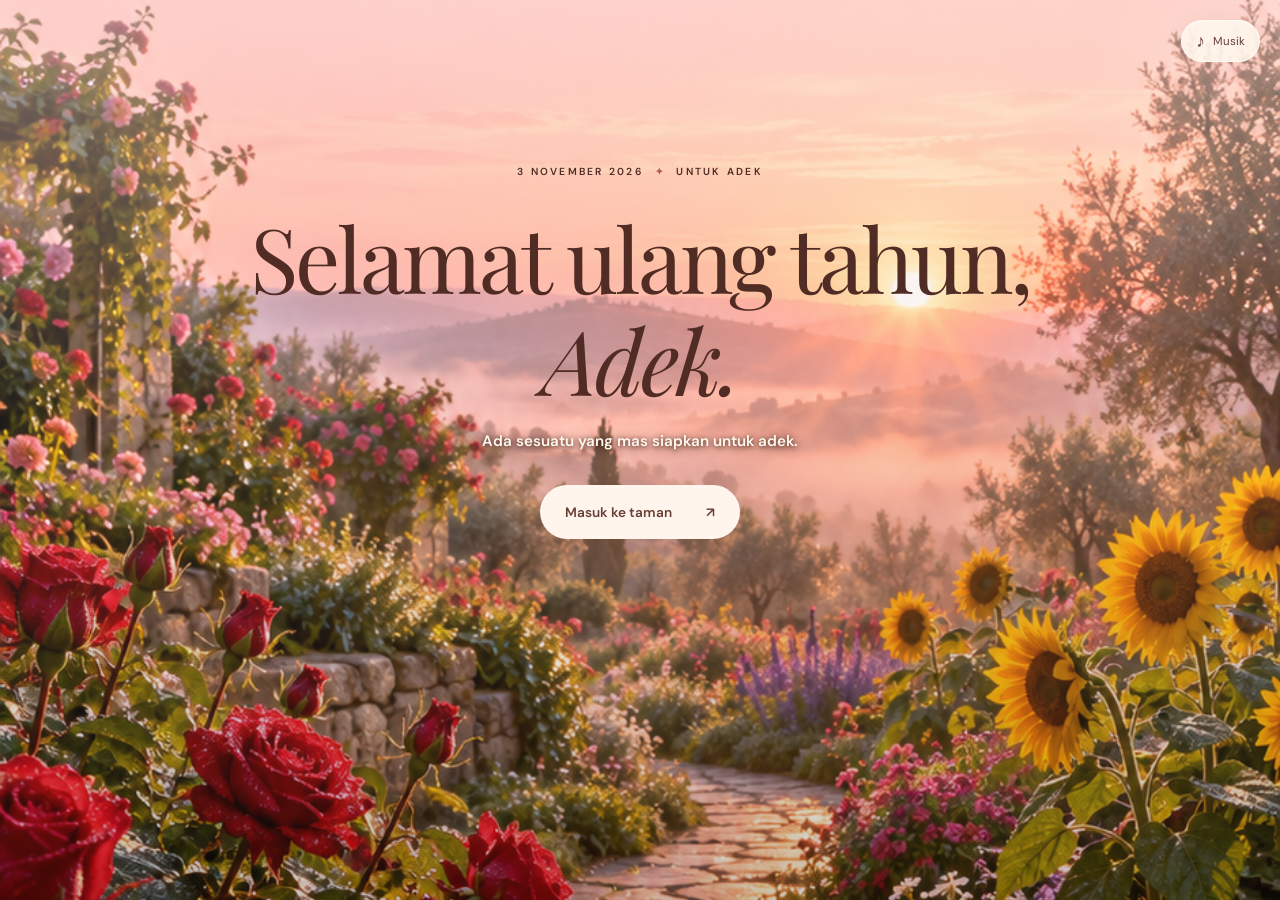
==== commit e539adfe: "Add birthday gift quiz and WhatsApp claim" ====
--- a/index.html
+++ b/index.html
@@ -5,7 +5,7 @@
   <meta name="viewport" content="width=device-width, initial-scale=1">
   <meta name="theme-color" content="#e8b1a6">
   <meta name="description" content="Sebuah kejutan kecil untuk Adek.">
-  <title>Untuk Adek, dengan sayang</title>
+  <title>Happy Birthday, Tia 🎉</title>
   <link rel="preconnect" href="https://fonts.googleapis.com">
   <link rel="preconnect" href="https://fonts.gstatic.com" crossorigin>
   <link href="https://fonts.googleapis.com/css2?family=DM+Sans:wght@400;500;600&family=Playfair+Display:ital,wght@0,400;0,500;1,400&display=swap" rel="stylesheet">
@@ -14,9 +14,22 @@
 </head>
 <body>
   <audio id="music" src="sound/2026_sound.mp3" loop preload="none"></audio>
-  <button class="music-control" id="music-toggle" type="button" aria-label="Putar musik" aria-pressed="false"><span aria-hidden="true">♪</span><span id="music-label">Musik</span></button>
-  <main>
+  <button class="music-control" id="music-toggle" hidden type="button" aria-label="Putar musik" aria-pressed="false"><span aria-hidden="true">♪</span><span id="music-label">Musik</span></button>
+  <section class="countdown-screen" id="countdown" aria-labelledby="countdown-title">
+    <div class="countdown-card">
+      <p class="eyebrow">UNTUK ADEK <span>✦</span> 3 NOVEMBER 2001</p>
+      <h1 id="countdown-title">Sebentar lagi,<br><em>hari spesial adek.</em></h1>
+      <p>Ada kejutan kecil yang sedang menunggu adek. Sampai jumpa di tanggal 3, ya.</p>
+      <div class="countdown-clock" role="timer" aria-label="Hitung mundur menuju 3 November 2026 pukul 00.00 WIB">
+        <div><strong id="days">--</strong><span>HARI</span></div><div><strong id="hours">--</strong><span>JAM</span></div><div><strong id="minutes">--</strong><span>MENIT</span></div><div><strong id="seconds">--</strong><span>DETIK</span></div>
+      </div>
+      <p class="countdown-date">3 NOVEMBER 2026 <span>✦</span> 00.00 WIB</p>
+      <noscript>Aktifkan JavaScript untuk melihat hitung mundur dan membuka kejutannya.</noscript>
+    </div>
+  </section>
+  <main id="birthday-content" hidden>
     <section class="screen hero is-active" id="welcome" aria-labelledby="welcome-title">
+      <div class="sparkles garden-sparkles" aria-hidden="true"><i></i><i></i><i></i><i></i><i></i><i></i><i></i><i></i><i></i><i></i><i></i><i></i></div>
       <div class="hero-content">
         <p class="eyebrow">3 november 2026 <span>✦</span> untuk adek</p>
         <h1 id="welcome-title">Selamat ulang tahun,<br><em>Adek.</em></h1>
@@ -28,10 +41,11 @@
     <section class="screen flower-screen" id="flower" aria-labelledby="flower-title" hidden>
       <div class="section-heading"><p class="eyebrow">SEBUAH KEJUTAN KECIL <span>✦</span></p><h2 id="flower-title">Ada yang menunggu<br><em>untuk adek.</em></h2><p>Sentuh mawarnya, ya.</p></div>
       <button id="rose" class="rose" type="button" aria-label="Sentuh mawar untuk membukanya">
-        <span class="rose-image rose-one active"></span><span class="rose-image rose-two"></span><span class="rose-image rose-three"></span><span class="rose-image rose-four"></span><span class="rose-hint" aria-hidden="true">✧</span>
+        <span class="rose-image rose-one active"></span><span class="rose-image rose-two"></span><span class="rose-image rose-three"></span><span class="rose-image rose-four"></span>
+        <span class="sparkles rose-sparkles" aria-hidden="true"><i></i><i></i><i></i><i></i><i></i><i></i><i></i><i></i><i></i><i></i><i></i><i></i></span>
+        <span class="rose-hint" aria-hidden="true">✧</span>
       </button>
       <div class="flower-bottom"><span class="rule"></span><span id="flower-status" aria-live="polite">SENTUH MAWAR UNTUK MELANJUTKAN</span><span class="rule"></span></div>
-      <button class="text-button" id="skip-flower" type="button">Lanjutkan <span aria-hidden="true">→</span></button>
     </section>
 
     <section class="screen memory-screen" id="memory" aria-labelledby="memory-title" hidden>
@@ -57,7 +71,49 @@
           <p>Adek segalanya buat mas, satu-satunya wanita yang mas sayang.</p>
           <p>Selamat ulang tahun ya, adek. 🤍</p>
         </div><p class="signature"><em>- Hendi -</em></p>
-      </article><button class="text-button restart" type="button" data-next="welcome">↺ &nbsp; Lihat dari awal</button><p class="closing">UNTUK ADEK, HARI INI DAN SETERUSNYA <span>✦</span></p></div>
+      </article>
+      <div class="gift-invitation"><button class="button button-dark" type="button" data-next="gift-question">Ada satu kejutan lagi <span aria-hidden="true">🎁</span></button></div>
+      <nav class="past-birthdays" aria-labelledby="past-title">
+        <p class="eyebrow">DARI TAHUN KE TAHUN <span>✦</span></p>
+        <h2 id="past-title">Kenangan <em>sebelumnya.</em></h2>
+        <p>Kalau adek ingin melihat lagi, ini kejutan di tahun-tahun sebelumnya.</p>
+        <div class="past-links">
+          <a href="2023/index.html">2023 <span aria-hidden="true">↗</span></a>
+          <a href="2024/index.html">2024 <span aria-hidden="true">↗</span></a>
+          <a href="2025/index.html">2025 <span aria-hidden="true">↗</span></a>
+        </div>
+      </nav>
+      <button class="text-button restart" type="button" data-next="welcome">↺ &nbsp; Lihat dari awal</button><p class="closing">UNTUK ADEK, HARI INI DAN SETERUSNYA <span>✦</span></p></div>
+    </section>
+
+    <section class="screen gift-screen" id="gift-question" aria-labelledby="gift-question-title" hidden>
+      <div class="gift-card">
+        <p class="eyebrow">SATU KENANGAN LAGI <span>✦</span></p>
+        <div class="gift-ornament" aria-hidden="true">✳</div>
+        <h2 id="gift-question-title">Ada satu pertanyaan<br><em>untuk adek.</em></h2>
+        <form id="gift-form" novalidate>
+          <label for="gift-answer">Apa judul film yang adek dan mas tonton di bioskop tahun lalu?</label>
+          <input id="gift-answer" name="answer" type="text" autocomplete="off" aria-describedby="gift-feedback" placeholder="Tulis jawaban adek di sini">
+          <p class="gift-feedback" id="gift-feedback" aria-live="polite"></p>
+          <button class="button button-dark" type="submit">Jawab pertanyaan <span aria-hidden="true">→</span></button>
+        </form>
+        <details class="gift-hint"><summary>Kasih petunjuk, dong</summary><p>Lokasi di CGV Pakuwon. 🍿</p></details>
+        <button class="text-button" type="button" data-next="letter">← Kembali ke surat</button>
+      </div>
+    </section>
+
+    <section class="screen gift-screen" id="gift-reveal" aria-labelledby="gift-reveal-title" hidden>
+      <div class="gift-card">
+        <p class="eyebrow">SEBUAH HADIAH UNTUK ADEK <span>✦</span></p>
+        <div class="gift-ornament" aria-hidden="true">✳</div>
+        <h2 id="gift-reveal-title">Yay, jawaban adek <em>benar!</em> 🎉</h2>
+        <div class="gift-copy">
+          <p>Mas punya hadiah kecil buat adek. Semoga bisa bikin hari adek jadi lebih menyenangkan, ya.</p>
+          <p>Hadiahnya masih Mas simpan dulu. Klik tombol di bawah dan bilang ke Mas kalau adek sudah berhasil menemukannya. 💌</p>
+        </div>
+        <a class="button button-dark gift-claim" href="https://wa.me/6287739274055?text=Mas%2C%20adek%20sudah%20berhasil%20membuka%20hadiahnya%21%20%F0%9F%8E%81" target="_blank" rel="noopener noreferrer">Klaim hadiah ke Mas <span aria-hidden="true">🎁</span></a>
+        <button class="text-button gift-back" type="button" data-next="letter">← Kembali ke surat</button>
+      </div>
     </section>
   </main>
 </body>
--- a/style.css
+++ b/style.css
@@ -1 +1,15 @@
-:root{--ink:#59372e;--rose:#8f3e43;--cream:#fff8ee;--serif:'Playfair Display',Georgia,serif;--sans:'DM Sans',sans-serif}*{box-sizing:border-box}html{scroll-behavior:smooth}body{margin:0;background:#f9eae0;color:var(--ink);font-family:var(--sans)}button{font:inherit;cursor:pointer}button:focus-visible{outline:3px solid #7c2636;outline-offset:5px}[hidden]{display:none!important}.screen{min-height:100svh;animation:arrive .8s ease both}.hero{position:relative;display:flex;align-items:flex-start;justify-content:center;text-align:center;color:#512c25;background:linear-gradient(180deg,rgba(255,226,218,.48) 0%,rgba(255,225,210,.12) 47%,rgba(41,29,23,.23) 100%),url('assets/taman-pagi.png') center 58%/cover no-repeat}.hero-content{padding:clamp(110px,19svh,190px) 24px 80px}.eyebrow{font-size:.64rem;letter-spacing:.22em;font-weight:600;text-transform:uppercase;line-height:1.8}.eyebrow span{padding:0 .4rem;color:#b65b54}h1,h2{font-family:var(--serif);font-weight:400;letter-spacing:-.035em}h1{font-size:clamp(3rem,7vw,5.8rem);line-height:1.14;margin:24px 0 18px}h1 em,h2 em{font-weight:400} .hero-note,.intro,.section-heading>p:last-child{font-size:.95rem;line-height:1.8}.hero-note{margin:0 0 30px}.button{border:0;border-radius:999px;padding:17px 25px;min-height:54px;display:inline-flex;align-items:center;gap:34px;font-size:.85rem;font-weight:600;transition:transform .2s,background .2s}.button:hover{transform:translateY(-2px)}.button-light{background:#fff5ed;color:#663e35;box-shadow:0 8px 28px #66362424}.button-dark{background:#813f42;color:#fff9f1}.hero-footer{position:absolute;bottom:24px;left:0;right:0;color:#fff7e9;font-size:.58rem;font-weight:600;letter-spacing:.22em;text-shadow:0 1px 6px #3c211b}.hero-footer span{margin-left:10px}.music-control{position:fixed;right:20px;top:20px;z-index:10;border:1px solid #ffffff8c;border-radius:100px;background:#fff8eee3;color:#673e36;display:flex;align-items:center;gap:8px;padding:9px 14px;box-shadow:0 3px 20px #55372b12;font-size:.72rem}.music-control span:first-child{font-size:1.1rem}.flower-screen{background:#f8e9dc;text-align:center;padding:80px 22px 42px;display:flex;align-items:center;flex-direction:column}.section-heading h2,.memory-inner h2{font-size:clamp(2.5rem,6vw,4.3rem);line-height:1.16;margin:14px 0}.section-heading>p:last-child{margin:0 0 24px}.rose{position:relative;width:min(330px,80vw);aspect-ratio:443/887;max-height:52svh;border:0;padding:0;background:#c6a47f;overflow:hidden;border-radius:170px 170px 8px 8px;box-shadow:0 18px 45px #7852442b}.rose-image{position:absolute;inset:0;background-image:url('assets/mawar-tahapan.png');background-size:400% 100%;opacity:0;transition:opacity 1.1s ease}.rose-image.active{opacity:1}.rose-one{background-position:0% center}.rose-two{background-position:33.333% center}.rose-three{background-position:66.666% center}.rose-four{background-position:100% center}.rose-hint{position:absolute;top:24%;left:50%;transform:translate(-50%,-50%);color:white;font-size:2rem;text-shadow:0 0 15px #fff;animation:pulse 2s infinite}.rose.blooming .rose-hint{display:none}.flower-bottom{display:flex;align-items:center;gap:12px;margin:27px 0 8px;color:#aa7169;font-size:.58rem;letter-spacing:.16em}.rule{width:35px;height:1px;background:#c99b8a}.text-button{border:0;background:transparent;color:#874b49;padding:16px;font-size:.82rem;text-decoration:underline;text-underline-offset:5px}.memory-screen,.letter-screen{background:radial-gradient(ellipse at top,#ffede4,#f6e7d9 64%,#f1dfd2);padding:78px 20px 55px;text-align:center}.memory-inner{max-width:510px;margin:auto}.memory-inner h2{margin-bottom:12px}.intro{margin:0 0 28px}.photo-frame{padding:11px 11px 0;background:#fffaf1;box-shadow:0 14px 40px #6c473524;transform:rotate(-1deg)}.photo-frame img{display:block;width:100%;height:min(48vh,440px);object-fit:contain;background:#eadacf}.photo-caption{display:flex;justify-content:flex-end;padding:17px 7px;color:#9d7d6c;font-size:.6rem;letter-spacing:.14em}.photo-nav{display:flex;align-items:center;justify-content:center;gap:25px;margin:24px 0;color:#a37a70;font-family:var(--serif);font-style:italic}.photo-nav button{flex:0 0 42px;width:42px;height:42px;background:transparent;border:1px solid #c89f90;border-radius:50%;color:#8f5751;font-size:1.1rem}.letter-wrap{max-width:680px;margin:auto}.letter-card{text-align:left;background:#fffaf2;padding:clamp(28px,7vw,68px);margin:30px 0 12px;box-shadow:0 16px 60px #73514217;border:1px solid #f0dfd0}.letter-ornament{text-align:center;color:#b77664;font-size:2rem}.letter-kicker{font-size:.6rem;letter-spacing:.2em;color:#a6786b;margin:26px 0 12px}.letter-card h2{font-size:clamp(2.5rem,6vw,4rem);margin:0 0 30px}.letter-card h2 span{color:#c17b6f}.letter-copy{font-size:clamp(.94rem,2vw,1.02rem);line-height:1.95;color:#644e45}.letter-copy p{margin:0 0 1.4em}.signature{margin:38px 0 0;font-size:.83rem;line-height:2;color:#966e61}.signature em{font-family:var(--serif);font-size:1.7rem;color:#824646}.closing{font-size:.55rem;letter-spacing:.2em;color:#a98273;margin-top:30px}.closing span{color:#b96057}@keyframes arrive{from{opacity:0;transform:translateY(8px)}to{opacity:1;transform:none}}@keyframes pulse{50%{opacity:.45;transform:translate(-50%,-50%) scale(.8)}}@media(min-width:700px){.hero{background-position:center 58%}.hero-content{padding-top:17svh}.rose{max-height:48svh}.flower-screen{padding-top:65px}}@media(prefers-reduced-motion:reduce){*,*::before,*::after{animation-duration:.01ms!important;animation-iteration-count:1!important;transition-duration:.01ms!important;scroll-behavior:auto!important}}
+:root{--ink:#59372e;--rose:#8f3e43;--cream:#fff8ee;--serif:'Playfair Display',Georgia,serif;--sans:'DM Sans',sans-serif}*{box-sizing:border-box}html{scroll-behavior:smooth}body{margin:0;background:#f9eae0;color:var(--ink);font-family:var(--sans)}button{font:inherit;cursor:pointer}button:focus-visible{outline:3px solid #7c2636;outline-offset:5px}[hidden]{display:none!important}.screen{min-height:100svh;animation:arrive .8s ease both}.hero{position:relative;display:flex;align-items:flex-start;justify-content:center;text-align:center;color:#512c25;background:linear-gradient(180deg,rgba(255,226,218,.48) 0%,rgba(255,225,210,.12) 47%,rgba(41,29,23,.23) 100%),url('assets/taman-pagi.png') center 58%/cover no-repeat}.hero-content{padding:clamp(110px,19svh,190px) 24px 80px}.eyebrow{font-size:.64rem;letter-spacing:.22em;font-weight:600;text-transform:uppercase;line-height:1.8}.eyebrow span{padding:0 .4rem;color:#b65b54}h1,h2{font-family:var(--serif);font-weight:400;letter-spacing:-.035em}h1{font-size:clamp(3rem,7vw,5.8rem);line-height:1.14;margin:24px 0 18px}h1 em,h2 em{font-weight:400} .hero-note,.intro,.section-heading>p:last-child{font-size:.95rem;line-height:1.8}.hero-note{margin:0 0 30px;color:#fff9ee;font-weight:600;text-shadow:0 1px 5px rgba(66,32,25,.9),0 2px 12px rgba(66,32,25,.65)}.button{border:0;border-radius:999px;padding:17px 25px;min-height:54px;display:inline-flex;align-items:center;gap:34px;font-size:.85rem;font-weight:600;transition:transform .2s,background .2s}.button:hover{transform:translateY(-2px)}.button-light{background:#fff5ed;color:#663e35;box-shadow:0 8px 28px #66362424}.button-dark{background:#813f42;color:#fff9f1}.hero-footer{position:absolute;bottom:24px;left:0;right:0;color:#fff7e9;font-size:.58rem;font-weight:600;letter-spacing:.22em;text-shadow:0 1px 6px #3c211b}.hero-footer span{margin-left:10px}.music-control{position:fixed;right:20px;top:20px;z-index:10;border:1px solid #ffffff8c;border-radius:100px;background:#fff8eee3;color:#673e36;display:flex;align-items:center;gap:8px;padding:9px 14px;box-shadow:0 3px 20px #55372b12;font-size:.72rem}.music-control span:first-child{font-size:1.1rem}.flower-screen{background:#f8e9dc;text-align:center;padding:80px 22px 42px;display:flex;align-items:center;flex-direction:column}.section-heading h2,.memory-inner h2{font-size:clamp(2.5rem,6vw,4.3rem);line-height:1.16;margin:14px 0}.section-heading>p:last-child{margin:0 0 24px}.rose{position:relative;width:min(330px,80vw,25.97svh);aspect-ratio:443/887;border:0;padding:0;background:#c6a47f;overflow:hidden;border-radius:170px 170px 8px 8px;box-shadow:0 18px 45px #7852442b}.rose-image{position:absolute;inset:0;background-image:url('assets/mawar-tahapan.png');background-size:400% 100%;opacity:0;transition:opacity 1.1s ease}.rose-image.active{opacity:1}.rose-one{background-position:0% top}.rose-two{background-position:33.333% top}.rose-three{background-position:66.666% top}.rose-four{background-position:100% top}.rose-hint{position:absolute;top:24%;left:50%;transform:translate(-50%,-50%);color:white;font-size:2rem;text-shadow:0 0 15px #fff;animation:pulse 2s infinite}.rose.blooming .rose-hint{display:none}.flower-bottom{display:flex;align-items:center;gap:12px;margin:27px 0 8px;color:#aa7169;font-size:.58rem;letter-spacing:.16em}.rule{width:35px;height:1px;background:#c99b8a}.text-button{border:0;background:transparent;color:#874b49;padding:16px;font-size:.82rem;text-decoration:underline;text-underline-offset:5px}.memory-screen,.letter-screen{background:radial-gradient(ellipse at top,#ffede4,#f6e7d9 64%,#f1dfd2);padding:78px 20px 55px;text-align:center}.memory-inner{max-width:510px;margin:auto}.memory-inner h2{margin-bottom:12px}.intro{margin:0 0 28px}.photo-frame{padding:11px 11px 0;background:#fffaf1;box-shadow:0 14px 40px #6c473524;transform:rotate(-1deg)}.photo-frame img{display:block;width:100%;height:min(48vh,440px);object-fit:contain;background:#eadacf}.photo-caption{display:flex;justify-content:flex-end;padding:17px 7px;color:#9d7d6c;font-size:.6rem;letter-spacing:.14em}.photo-nav{display:flex;align-items:center;justify-content:center;gap:25px;margin:24px 0;color:#a37a70;font-family:var(--serif);font-style:italic}.photo-nav button{flex:0 0 42px;width:42px;height:42px;background:transparent;border:1px solid #c89f90;border-radius:50%;color:#8f5751;font-size:1.1rem}.letter-wrap{max-width:680px;margin:auto}.letter-card{text-align:left;background:#fffaf2;padding:clamp(28px,7vw,68px);margin:30px 0 12px;box-shadow:0 16px 60px #73514217;border:1px solid #f0dfd0}.letter-ornament{text-align:center;color:#b77664;font-size:2rem}.letter-kicker{font-size:.6rem;letter-spacing:.2em;color:#a6786b;margin:26px 0 12px}.letter-card h2{font-size:clamp(2.5rem,6vw,4rem);margin:0 0 30px}.letter-card h2 span{color:#c17b6f}.letter-copy{font-size:clamp(.94rem,2vw,1.02rem);line-height:1.95;color:#644e45}.letter-copy p{margin:0 0 1.4em}.signature{margin:38px 0 0;font-size:.83rem;line-height:2;color:#966e61}.signature em{font-family:var(--serif);font-size:1.7rem;color:#824646}.closing{font-size:.55rem;letter-spacing:.2em;color:#a98273;margin-top:30px}.closing span{color:#b96057}@keyframes arrive{from{opacity:0;transform:translateY(8px)}to{opacity:1;transform:none}}@keyframes pulse{50%{opacity:.45;transform:translate(-50%,-50%) scale(.8)}}@media(min-width:700px){.hero{background-position:center 58%}.hero-content{padding-top:17svh}.rose{width:min(330px,80vw,23.97svh)}.flower-screen{padding-top:65px}}@media(prefers-reduced-motion:reduce){*,*::before,*::after{animation-duration:.01ms!important;animation-iteration-count:1!important;transition-duration:.01ms!important;scroll-behavior:auto!important}}
+
+.past-birthdays{padding:35px 10px 20px;text-align:center}.past-birthdays h2{font-size:clamp(2rem,5vw,2.8rem);margin:12px 0}.past-birthdays>p:not(.eyebrow){font-size:.9rem;line-height:1.8;max-width:360px;margin:0 auto 24px}.past-links{display:flex;justify-content:center;gap:10px;flex-wrap:wrap}.past-links a{display:inline-flex;align-items:center;justify-content:center;gap:18px;min-width:100px;min-height:48px;padding:12px 18px;border:1px solid #c99b8a;border-radius:100px;color:#874b49;text-decoration:none;font-size:.85rem;transition:background .2s}.past-links a:hover{background:#fff8f0}.past-links a:focus-visible{outline:3px solid #7c2636;outline-offset:5px}
+
+.gift-invitation{padding:30px 0 5px}.gift-screen{display:grid;place-items:center;padding:90px 20px 55px;text-align:center;background:radial-gradient(ellipse at top,#ffede4,#f6e7d9 64%,#f1dfd2)}.gift-card{width:min(100%,540px);padding:clamp(28px,7vw,58px);background:#fffaf2;border:1px solid #f0dfd0;box-shadow:0 16px 60px #73514217}.gift-ornament{margin:20px 0 10px;color:#b77664;font-size:2rem}.gift-card h2{font-size:clamp(2.2rem,6vw,3.5rem);line-height:1.2;margin:16px 0 28px}.gift-card form label{display:block;max-width:380px;margin:0 auto 18px;line-height:1.8;font-size:.95rem}.gift-card input{display:block;width:100%;min-height:54px;padding:14px 16px;border:1px solid #d7b7a8;border-radius:8px;background:#fffdf9;color:var(--ink);font:inherit;font-size:1rem}.gift-card input:focus-visible,.gift-hint summary:focus-visible,.gift-claim:focus-visible{outline:3px solid #7c2636;outline-offset:4px}.gift-feedback{min-height:1.5em;margin:12px 0;color:#8f3e43;font-size:.85rem;line-height:1.6}.gift-hint{margin:26px 0 4px;color:#874b49;font-size:.85rem;line-height:1.7}.gift-hint summary{cursor:pointer;text-decoration:underline;text-underline-offset:5px}.gift-hint p{color:var(--ink)}.gift-copy{max-width:390px;margin:0 auto 30px;font-size:.95rem;line-height:1.9}.gift-claim{text-decoration:none;justify-content:center}.gift-back{display:block;margin:16px auto 0}
+
+.countdown-screen{min-height:100svh;display:grid;place-items:center;padding:90px 22px 60px;text-align:center;background:linear-gradient(180deg,rgba(255,232,222,.7),rgba(255,224,207,.42) 48%,rgba(88,50,38,.32)),url('assets/taman-pagi.png') center 58%/cover no-repeat}.countdown-card{width:min(100%,580px);padding:42px 22px 38px;background:rgba(255,249,241,.89);border:1px solid rgba(255,255,255,.7);box-shadow:0 18px 60px #5a332621;border-radius:8px;backdrop-filter:blur(8px)}.countdown-card h1{font-size:clamp(2.4rem,7vw,4.2rem);line-height:1.2;margin:18px 0}.countdown-card>p:not(.eyebrow):not(.countdown-date){max-width:360px;margin:0 auto;line-height:1.8;font-size:.9rem}.countdown-clock{display:flex;justify-content:center;gap:clamp(8px,3vw,22px);margin:32px 0}.countdown-clock div{display:flex;flex-direction:column;gap:7px;min-width:54px}.countdown-clock strong{font-family:var(--serif);font-weight:400;font-size:clamp(2rem,7vw,3.2rem);line-height:1;color:#8f3e43}.countdown-clock span,.countdown-date{font-size:.58rem;font-weight:600;letter-spacing:.16em;color:#9a746a}.countdown-date span{padding:0 .5rem;color:#b65b54}
+
+/* Soft light on the garden and dew, with a brief glow when the rose opens. */
+.sparkles{position:absolute;inset:0;overflow:hidden;pointer-events:none}.sparkles i{position:absolute;width:5px;height:5px;border-radius:50%;background:#fff9df;box-shadow:0 0 5px 2px #fff5cf,0 0 15px 4px #ffdc98;opacity:0;animation:sparkle 6s ease-in-out infinite}.garden-sparkles i:nth-child(1){left:12%;top:64%;animation-delay:.4s}.garden-sparkles i:nth-child(2){left:27%;top:77%;animation-delay:2.2s}.garden-sparkles i:nth-child(3){left:76%;top:62%;animation-delay:4s}.garden-sparkles i:nth-child(4){left:89%;top:79%;animation-delay:1.4s}.garden-sparkles i:nth-child(5){left:56%;top:88%;animation-delay:3.2s}.garden-sparkles i:nth-child(6){left:40%;top:69%;animation-delay:5s}.rose-sparkles i:nth-child(1){left:25%;top:31%;animation-delay:.4s}.rose-sparkles i:nth-child(2){left:73%;top:28%;animation-delay:2s}.rose-sparkles i:nth-child(3){left:39%;top:48%;animation-delay:4s}.rose-sparkles i:nth-child(4){left:80%;top:52%;animation-delay:1s}.rose-sparkles i:nth-child(5){left:18%;top:60%;animation-delay:3s}.rose-sparkles i:nth-child(6){left:58%;top:20%;animation-delay:5s}.rose.blooming .rose-sparkles i{animation:rose-glimmer 3.8s ease-out both}.rose.blooming .rose-sparkles i:nth-child(2n){animation-delay:.3s}.rose.blooming .rose-sparkles i:nth-child(3n){animation-delay:.6s}@keyframes sparkle{0%,30%,100%{opacity:0;transform:scale(.5)}45%{opacity:.8;transform:scale(1)}60%{opacity:0;transform:scale(.7)}}@keyframes rose-glimmer{0%,100%{opacity:0;transform:scale(.5)}25%,55%{opacity:.9;transform:scale(1.2)}75%{opacity:.5;transform:scale(.8)}}@media(prefers-reduced-motion:reduce){.sparkles{display:none}}
+
+/* A more visible shimmer, kept away from the main heading and controls. */
+.sparkles i{width:7px;height:7px;box-shadow:0 0 5px 2px #fff9e3,0 0 18px 5px #ffdf9c;animation-duration:4.4s}.sparkles i:nth-child(3n){width:10px;height:10px;clip-path:polygon(50% 0,60% 40%,100% 50%,60% 60%,50% 100%,40% 60%,0 50%,40% 40%);box-shadow:none;background:#fffbe8;filter:drop-shadow(0 0 5px #ffebaa)}
+.garden-sparkles i:nth-child(7){left:7%;top:46%;animation-delay:.3s}.garden-sparkles i:nth-child(8){left:20%;top:86%;animation-delay:1s}.garden-sparkles i:nth-child(9){left:35%;top:58%;animation-delay:1.7s}.garden-sparkles i:nth-child(10){left:66%;top:72%;animation-delay:2.4s}.garden-sparkles i:nth-child(11){left:83%;top:46%;animation-delay:3.1s}.garden-sparkles i:nth-child(12){left:93%;top:91%;animation-delay:3.8s}
+.rose-sparkles i:nth-child(7){left:14%;top:41%;animation-delay:.2s}.rose-sparkles i:nth-child(8){left:85%;top:39%;animation-delay:1s}.rose-sparkles i:nth-child(9){left:45%;top:24%;animation-delay:1.8s}.rose-sparkles i:nth-child(10){left:66%;top:58%;animation-delay:2.6s}.rose-sparkles i:nth-child(11){left:30%;top:67%;animation-delay:3.4s}.rose-sparkles i:nth-child(12){left:57%;top:40%;animation-delay:4s}
